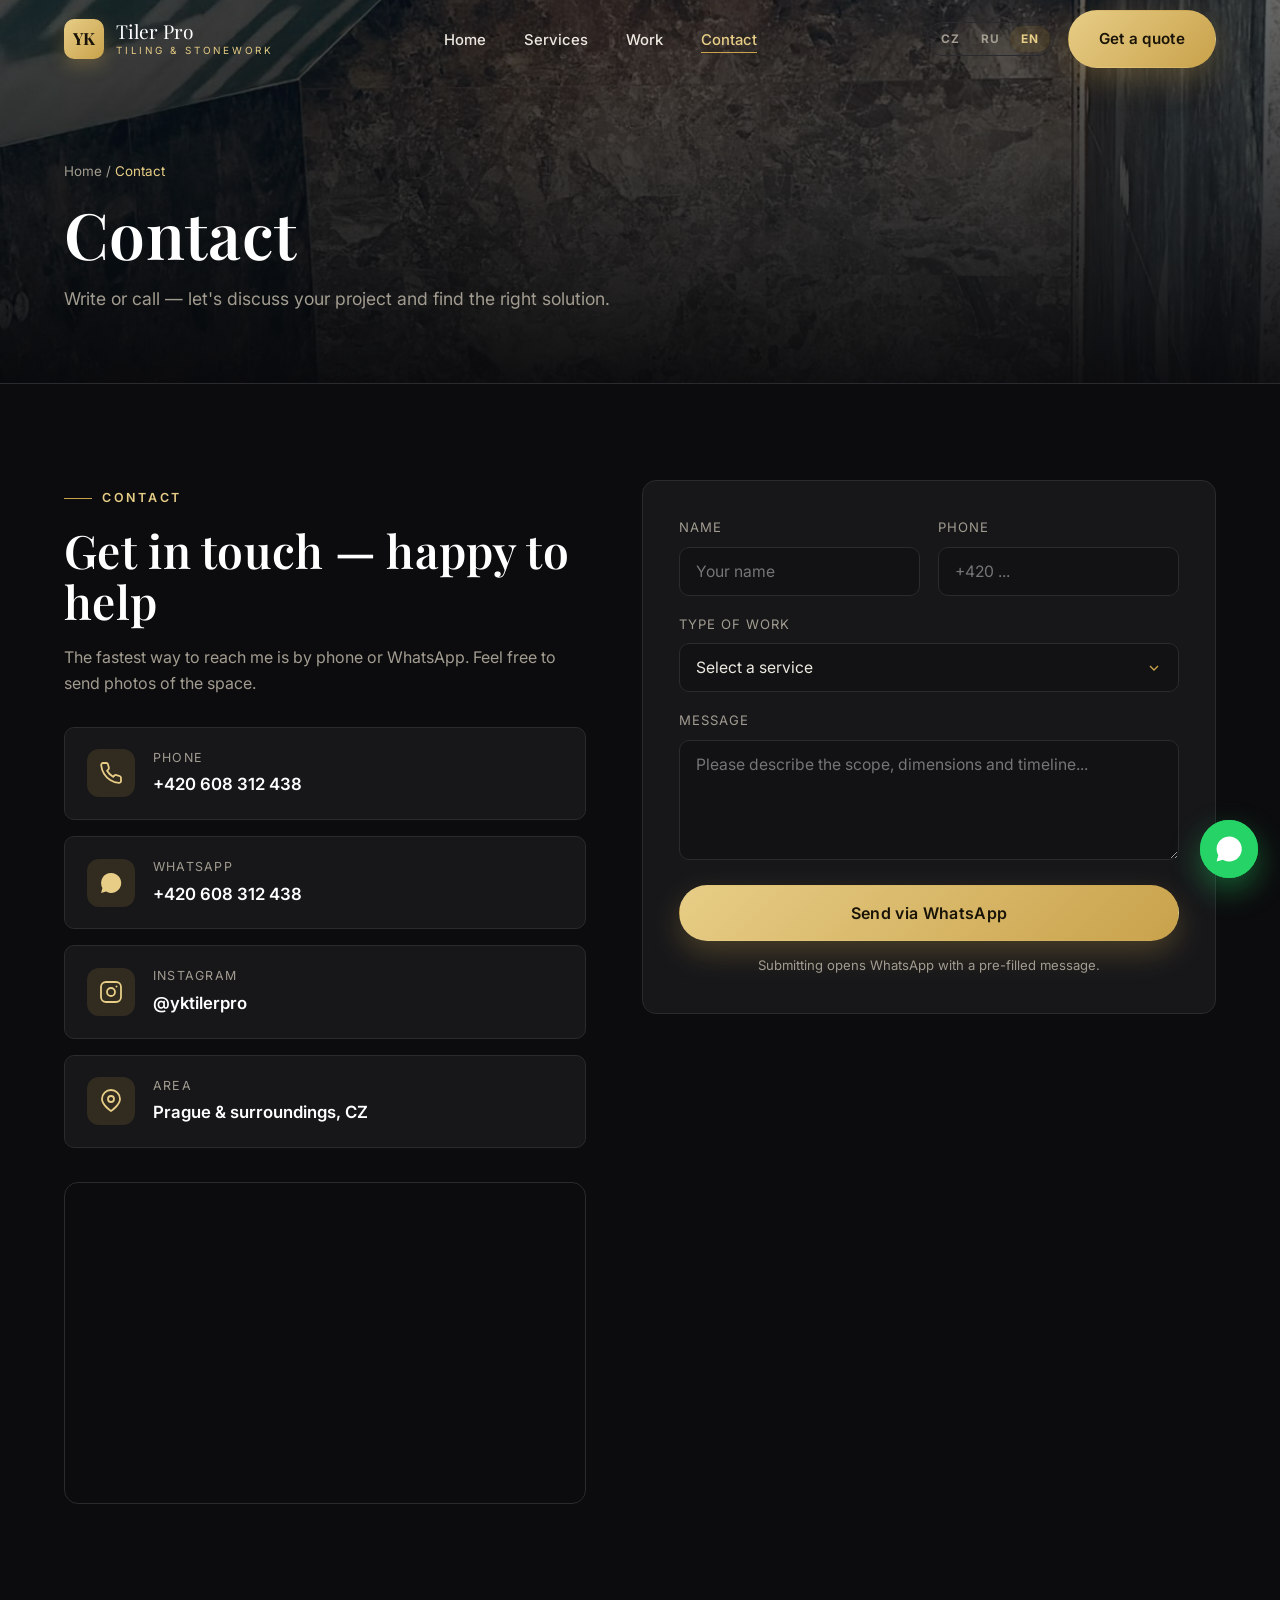
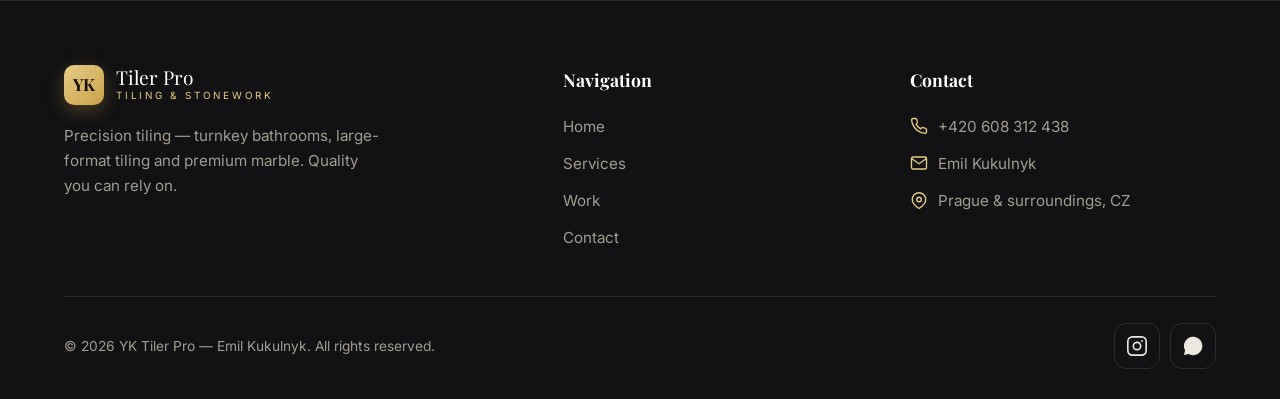
==== kontakt.html @ dc465632 "YK Tiler Pro website (CZ/RU/EN, dark-gold, portfolio)" ====
<!DOCTYPE html>
<html lang="cs">
<head>
  <meta charset="UTF-8">
  <meta name="viewport" content="width=device-width, initial-scale=1.0">
  <title>Kontakt — YK Tiler Pro | Emil Kukulnyk</title>
  <meta name="description" content="Kontaktujte Emila Kukulnyka — obklady, dlažby a mramor. Telefon +420 608 312 438, WhatsApp, Instagram. Praha a okolí.">
  <link rel="preconnect" href="https://fonts.googleapis.com">
  <link rel="preconnect" href="https://fonts.gstatic.com" crossorigin>
  <link href="https://fonts.googleapis.com/css2?family=Playfair+Display:wght@500;600;700&family=Inter:wght@400;500;600;700&display=swap" rel="stylesheet">
  <link rel="stylesheet" href="assets/css/style.css">
</head>
<body>

  <!-- HEADER -->
  <header class="header">
    <div class="container">
      <nav class="nav">
        <a href="index.html" class="brand">
          <span class="brand__mark">YK</span>
          <span class="brand__name">Tiler Pro<span data-i18n="brand.tag">Obklady & dlažby</span></span>
        </a>
        <ul class="nav__links">
          <li><a href="index.html" data-i18n="nav.home">Domů</a></li>
          <li><a href="sluzby.html" data-i18n="nav.services">Služby</a></li>
          <li><a href="portfolio.html" data-i18n="nav.portfolio">Reference</a></li>
          <li><a href="kontakt.html" class="active" data-i18n="nav.contact">Kontakt</a></li>
        </ul>
        <div class="nav__right">
          <div class="lang" role="group" aria-label="Language">
            <button data-lang="cz">CZ</button><button data-lang="ru">RU</button><button data-lang="en">EN</button>
          </div>
          <a href="kontakt.html" class="btn btn--gold nav__cta" data-i18n="nav.cta">Nezávazná poptávka</a>
          <button class="burger" aria-label="Menu"><span></span><span></span><span></span></button>
        </div>
      </nav>
    </div>
  </header>

  <!-- PAGE HERO -->
  <section class="page-hero">
    <div class="page-hero__bg"><img src="assets/images/work-23.jpg" alt=""></div>
    <div class="container">
      <div class="page-hero__inner">
        <div class="crumbs reveal"><a href="index.html" data-i18n="nav.home">Domů</a> / <span data-i18n="nav.contact">Kontakt</span></div>
        <h1 class="reveal" data-d="1" data-i18n="ph.con.title">Kontakt</h1>
        <p class="reveal" data-d="2" data-i18n="ph.con.sub">Napište nebo zavolejte — rád proberu váš projekt.</p>
      </div>
    </div>
  </section>

  <!-- CONTACT -->
  <section class="section">
    <div class="container">
      <div class="contact-grid">
        <!-- Left: info -->
        <div class="reveal">
          <span class="eyebrow" data-i18n="con.eyebrow">Kontakt</span>
          <h2 style="margin:16px 0 16px" data-i18n="con.title">Ozvěte se — rád poradím</h2>
          <p style="margin-bottom:30px" data-i18n="con.lead">Nejrychleji mě zastihnete na telefonu nebo WhatsApp.</p>

          <div class="contact-cards">
            <a class="contact-card" href="tel:+420608312438">
              <span class="contact-card__ico"><svg viewBox="0 0 24 24" fill="none" stroke="currentColor" stroke-width="1.8"><path d="M22 16.9v3a2 2 0 01-2.2 2 19.8 19.8 0 01-8.6-3 19.5 19.5 0 01-6-6 19.8 19.8 0 01-3-8.6A2 2 0 014.1 2h3a2 2 0 012 1.7c.1.9.4 1.8.7 2.7a2 2 0 01-.5 2.1L8.1 9.8a16 16 0 006 6l1.3-1.3a2 2 0 012.1-.4c.9.3 1.8.6 2.7.7a2 2 0 011.7 2z"/></svg></span>
              <div><small data-i18n="con.phonel">Telefon</small><strong>+420 608 312 438</strong></div>
            </a>
            <a class="contact-card" href="https://wa.me/420608312438" target="_blank" rel="noopener">
              <span class="contact-card__ico"><svg viewBox="0 0 24 24" fill="currentColor"><path d="M17.5 14.4c-.3-.2-1.7-.8-2-.9-.3-.1-.5-.2-.6.2-.2.3-.7.9-.8 1-.2.2-.3.2-.6.1-.3-.2-1.2-.5-2.3-1.4-.9-.8-1.4-1.7-1.6-2-.2-.3 0-.5.1-.6l.5-.5c.1-.2.2-.3.3-.5.1-.2 0-.4 0-.5 0-.2-.6-1.5-.9-2-.2-.5-.4-.4-.6-.4h-.5c-.2 0-.5.1-.7.3-.3.3-1 1-1 2.4 0 1.4 1 2.8 1.2 3 .1.2 2 3.1 5 4.3.7.3 1.2.5 1.6.6.7.2 1.3.2 1.8.1.5-.1 1.7-.7 1.9-1.4.2-.7.2-1.2.2-1.4-.1-.1-.3-.2-.6-.3zM12 2a10 10 0 00-8.6 15l-1.3 4.9 5-1.3A10 10 0 1012 2z"/></svg></span>
              <div><small data-i18n="con.wal">WhatsApp</small><strong>+420 608 312 438</strong></div>
            </a>
            <a class="contact-card" href="https://www.instagram.com/yktilerpro" target="_blank" rel="noopener">
              <span class="contact-card__ico"><svg viewBox="0 0 24 24" fill="none" stroke="currentColor" stroke-width="1.8"><rect x="2" y="2" width="20" height="20" rx="5"/><circle cx="12" cy="12" r="4"/><circle cx="17.5" cy="6.5" r="1" fill="currentColor" stroke="none"/></svg></span>
              <div><small data-i18n="con.igl">Instagram</small><strong>@yktilerpro</strong></div>
            </a>
            <div class="contact-card">
              <span class="contact-card__ico"><svg viewBox="0 0 24 24" fill="none" stroke="currentColor" stroke-width="1.8"><path d="M21 10c0 6-9 12-9 12s-9-6-9-12a9 9 0 0118 0z"/><circle cx="12" cy="10" r="3"/></svg></span>
              <div><small data-i18n="con.areal">Působnost</small><strong data-i18n="con.areav">Praha a okolí, ČR</strong></div>
            </div>
          </div>

          <div class="map">
            <iframe title="Mapa" src="https://www.google.com/maps?q=Praha,%20Czech%20Republic&z=10&output=embed" loading="lazy" referrerpolicy="no-referrer-when-downgrade"></iframe>
          </div>
        </div>

        <!-- Right: form -->
        <div class="reveal" data-d="1">
          <form class="form" id="contactForm">
            <div class="form__row">
              <div class="field">
                <label data-i18n="f.name">Jméno</label>
                <input type="text" name="name" data-i18n-ph="f.namep" placeholder="Vaše jméno" required>
              </div>
              <div class="field">
                <label data-i18n="f.phone">Telefon</label>
                <input type="tel" name="phone" data-i18n-ph="f.phonep" placeholder="+420 ..." required>
              </div>
            </div>
            <div class="field">
              <label data-i18n="f.service">Typ zakázky</label>
              <select name="service">
                <option value="" data-i18n="f.opt0">Vyberte službu</option>
                <option data-i18n="f.opt1">Koupelna na klíč</option>
                <option data-i18n="f.opt2">Velkoformátová dlažba</option>
                <option data-i18n="f.opt3">Mramor & Portoro</option>
                <option data-i18n="f.opt4">Podlahy & dlažby</option>
                <option data-i18n="f.opt5">Schody & terasy</option>
                <option data-i18n="f.opt6">Jiné</option>
              </select>
            </div>
            <div class="field">
              <label data-i18n="f.msg">Zpráva</label>
              <textarea name="message" data-i18n-ph="f.msgp" placeholder="Popište prosím rozsah prací..."></textarea>
            </div>
            <button type="submit" class="btn btn--gold btn--block btn--lg" data-i18n="f.submit">Odeslat přes WhatsApp</button>
            <p class="form__note" data-i18n="f.note">Odesláním se otevře WhatsApp s předvyplněnou zprávou.</p>
          </form>
        </div>
      </div>
    </div>
  </section>

  <!-- FOOTER -->
  <footer class="footer">
    <div class="container">
      <div class="footer__grid">
        <div class="footer__about">
          <a href="index.html" class="brand"><span class="brand__mark">YK</span><span class="brand__name">Tiler Pro<span data-i18n="brand.tag">Obklady & dlažby</span></span></a>
          <p data-i18n="foot.about">Precizní obkladačské práce.</p>
        </div>
        <div>
          <h4 data-i18n="foot.nav">Navigace</h4>
          <div class="footer__links">
            <a href="index.html" data-i18n="nav.home">Domů</a>
            <a href="sluzby.html" data-i18n="nav.services">Služby</a>
            <a href="portfolio.html" data-i18n="nav.portfolio">Reference</a>
            <a href="kontakt.html" data-i18n="nav.contact">Kontakt</a>
          </div>
        </div>
        <div>
          <h4 data-i18n="foot.contact">Kontakt</h4>
          <ul class="footer__contact">
            <li><svg viewBox="0 0 24 24" fill="none" stroke="currentColor" stroke-width="1.8"><path d="M22 16.9v3a2 2 0 01-2.2 2 19.8 19.8 0 01-8.6-3 19.5 19.5 0 01-6-6 19.8 19.8 0 01-3-8.6A2 2 0 014.1 2h3a2 2 0 012 1.7c.1.9.4 1.8.7 2.7a2 2 0 01-.5 2.1L8.1 9.8a16 16 0 006 6l1.3-1.3a2 2 0 012.1-.4c.9.3 1.8.6 2.7.7a2 2 0 011.7 2z"/></svg><a href="tel:+420608312438">+420 608 312 438</a></li>
            <li><svg viewBox="0 0 24 24" fill="none" stroke="currentColor" stroke-width="1.8"><rect x="2" y="4" width="20" height="16" rx="2"/><path d="M22 6l-10 7L2 6"/></svg><span>Emil Kukulnyk</span></li>
            <li><svg viewBox="0 0 24 24" fill="none" stroke="currentColor" stroke-width="1.8"><path d="M21 10c0 6-9 12-9 12s-9-6-9-12a9 9 0 0118 0z"/><circle cx="12" cy="10" r="3"/></svg><span data-i18n="con.areav">Praha a okolí, ČR</span></li>
          </ul>
        </div>
      </div>
      <div class="footer__bottom">
        <p>© <span id="year">2026</span> YK Tiler Pro — Emil Kukulnyk. <span data-i18n="foot.rights">Všechna práva vyhrazena.</span></p>
        <div class="footer__socials">
          <a class="social" href="https://www.instagram.com/yktilerpro" target="_blank" rel="noopener" aria-label="Instagram"><svg viewBox="0 0 24 24" fill="none" stroke="currentColor" stroke-width="1.8"><rect x="2" y="2" width="20" height="20" rx="5"/><circle cx="12" cy="12" r="4"/><circle cx="17.5" cy="6.5" r="1" fill="currentColor" stroke="none"/></svg></a>
          <a class="social" href="https://wa.me/420608312438" target="_blank" rel="noopener" aria-label="WhatsApp"><svg viewBox="0 0 24 24" fill="currentColor"><path d="M17.5 14.4c-.3-.2-1.7-.8-2-.9-.3-.1-.5-.2-.6.2-.2.3-.7.9-.8 1-.2.2-.3.2-.6.1-.3-.2-1.2-.5-2.3-1.4-.9-.8-1.4-1.7-1.6-2-.2-.3 0-.5.1-.6l.5-.5c.1-.2.2-.3.3-.5.1-.2 0-.4 0-.5 0-.2-.6-1.5-.9-2-.2-.5-.4-.4-.6-.4h-.5c-.2 0-.5.1-.7.3-.3.3-1 1-1 2.4 0 1.4 1 2.8 1.2 3 .1.2 2 3.1 5 4.3.7.3 1.2.5 1.6.6.7.2 1.3.2 1.8.1.5-.1 1.7-.7 1.9-1.4.2-.7.2-1.2.2-1.4-.1-.1-.3-.2-.6-.3zM12 2a10 10 0 00-8.6 15l-1.3 4.9 5-1.3A10 10 0 1012 2z"/></svg></a>
        </div>
      </div>
    </div>
  </footer>

  <a href="https://wa.me/420608312438" target="_blank" rel="noopener" class="wa-float" aria-label="WhatsApp">
    <svg viewBox="0 0 24 24" fill="currentColor"><path d="M17.5 14.4c-.3-.2-1.7-.8-2-.9-.3-.1-.5-.2-.6.2-.2.3-.7.9-.8 1-.2.2-.3.2-.6.1-.3-.2-1.2-.5-2.3-1.4-.9-.8-1.4-1.7-1.6-2-.2-.3 0-.5.1-.6l.5-.5c.1-.2.2-.3.3-.5.1-.2 0-.4 0-.5 0-.2-.6-1.5-.9-2-.2-.5-.4-.4-.6-.4h-.5c-.2 0-.5.1-.7.3-.3.3-1 1-1 2.4 0 1.4 1 2.8 1.2 3 .1.2 2 3.1 5 4.3.7.3 1.2.5 1.6.6.7.2 1.3.2 1.8.1.5-.1 1.7-.7 1.9-1.4.2-.7.2-1.2.2-1.4-.1-.1-.3-.2-.6-.3zM12 2a10 10 0 00-8.6 15l-1.3 4.9 5-1.3A10 10 0 1012 2z"/></svg>
  </a>

  <script src="assets/js/main.js"></script>
</body>
</html>
---- assets/css/style.css ----
/* =========================================================
   YK Tiler Pro — dark & gold theme
   ========================================================= */

:root {
  --bg:        #0c0c0e;
  --bg-2:      #121214;
  --panel:     #17171a;
  --panel-2:   #1e1e22;
  --line:      #2a2a2f;
  --gold:      #c9a24b;
  --gold-2:    #e7cd86;
  --gold-soft: rgba(201,162,75,.14);
  --text:      #ece8e0;
  --muted:     #a29c90;
  --white:     #ffffff;
  --radius:    14px;
  --radius-sm: 10px;
  --maxw:      1200px;
  --shadow:    0 20px 50px rgba(0,0,0,.45);
  --ease:      cubic-bezier(.22,.61,.36,1);
  --serif:     "Playfair Display", Georgia, serif;
  --sans:      "Inter", system-ui, -apple-system, Segoe UI, Roboto, Arial, sans-serif;
}

/* ---------- Reset ---------- */
*, *::before, *::after { box-sizing: border-box; }
* { margin: 0; padding: 0; }
html { scroll-behavior: smooth; -webkit-text-size-adjust: 100%; }
body {
  font-family: var(--sans);
  background: var(--bg);
  color: var(--text);
  line-height: 1.65;
  font-size: 16px;
  overflow-x: hidden;
  -webkit-font-smoothing: antialiased;
}
img { max-width: 100%; display: block; }
a { color: inherit; text-decoration: none; }
ul { list-style: none; }
button { font-family: inherit; cursor: pointer; border: none; background: none; color: inherit; }

/* ---------- Layout ---------- */
.container { width: 100%; max-width: var(--maxw); margin: 0 auto; padding: 0 24px; }
section { position: relative; }
.section { padding: 96px 0; }
.section--tight { padding: 72px 0; }

.eyebrow {
  display: inline-flex; align-items: center; gap: 10px;
  font-size: .78rem; font-weight: 600; letter-spacing: .22em; text-transform: uppercase;
  color: var(--gold-2);
}
.eyebrow::before { content: ""; width: 28px; height: 1px; background: var(--gold); display: inline-block; }
.eyebrow--center { justify-content: center; }

h1, h2, h3 { font-family: var(--serif); font-weight: 600; line-height: 1.12; color: var(--white); letter-spacing: .3px; }
h1 { font-size: clamp(2.2rem, 5.2vw, 4rem); }
h2 { font-size: clamp(1.8rem, 3.6vw, 2.9rem); }
h3 { font-size: 1.35rem; }
p  { color: var(--muted); }

.gold { color: var(--gold-2); }
.serif { font-family: var(--serif); }

.section-head { max-width: 680px; margin-bottom: 54px; }
.section-head--center { margin-left: auto; margin-right: auto; text-align: center; }
.section-head h2 { margin: 16px 0 14px; }
.section-head p { font-size: 1.05rem; }

/* ---------- Buttons ---------- */
.btn {
  display: inline-flex; align-items: center; justify-content: center; gap: 10px;
  padding: 15px 30px; border-radius: 999px; font-weight: 600; font-size: .95rem;
  letter-spacing: .02em; transition: all .35s var(--ease); white-space: nowrap;
  border: 1px solid transparent;
}
.btn svg { width: 18px; height: 18px; }
.btn--gold {
  background: linear-gradient(135deg, var(--gold-2), var(--gold));
  color: #1a1408; box-shadow: 0 12px 30px rgba(201,162,75,.28);
}
.btn--gold:hover { transform: translateY(-3px); box-shadow: 0 18px 40px rgba(201,162,75,.4); }
.btn--ghost { border-color: var(--line); color: var(--text); background: rgba(255,255,255,.02); }
.btn--ghost:hover { border-color: var(--gold); color: var(--gold-2); transform: translateY(-3px); }
.btn--wa { background: #25d366; color: #06331a; box-shadow: 0 12px 30px rgba(37,211,102,.25); }
.btn--wa:hover { transform: translateY(-3px); box-shadow: 0 18px 40px rgba(37,211,102,.38); }
.btn--block { width: 100%; }
.btn--lg { padding: 17px 38px; font-size: 1rem; }

/* =========================================================
   Header
   ========================================================= */
.header {
  position: fixed; inset: 0 0 auto 0; z-index: 100;
  transition: background .4s var(--ease), border-color .4s var(--ease), backdrop-filter .4s var(--ease);
  border-bottom: 1px solid transparent;
}
.header.scrolled {
  background: rgba(10,10,12,.82);
  backdrop-filter: blur(14px); -webkit-backdrop-filter: blur(14px);
  border-bottom-color: var(--line);
}
.nav { display: flex; align-items: center; justify-content: space-between; height: 78px; gap: 20px; }

.brand { display: flex; align-items: center; gap: 12px; }
.brand__mark {
  width: 40px; height: 40px; border-radius: 10px; display: grid; place-items: center;
  background: linear-gradient(135deg, var(--gold-2), var(--gold)); color: #1a1408;
  font-family: var(--serif); font-weight: 700; font-size: 1.05rem; letter-spacing: .5px;
  box-shadow: 0 6px 18px rgba(201,162,75,.3);
}
.brand__name { font-family: var(--serif); font-size: 1.2rem; color: var(--white); line-height: 1; }
.brand__name span { display: block; font-family: var(--sans); font-size: .62rem; letter-spacing: .28em; text-transform: uppercase; color: var(--gold-2); margin-top: 4px; }

.nav__links { display: flex; align-items: center; gap: 6px; }
.nav__links a {
  position: relative; padding: 10px 16px; font-size: .93rem; font-weight: 500; color: var(--text);
  border-radius: 8px; transition: color .25s;
}
.nav__links a::after {
  content: ""; position: absolute; left: 16px; right: 16px; bottom: 6px; height: 1px;
  background: var(--gold); transform: scaleX(0); transform-origin: left; transition: transform .3s var(--ease);
}
.nav__links a:hover { color: var(--gold-2); }
.nav__links a:hover::after, .nav__links a.active::after { transform: scaleX(1); }
.nav__links a.active { color: var(--gold-2); }

.nav__right { display: flex; align-items: center; gap: 14px; }

/* Language switch */
.lang { display: flex; align-items: center; border: 1px solid var(--line); border-radius: 999px; padding: 3px; }
.lang button {
  padding: 6px 11px; font-size: .74rem; font-weight: 700; letter-spacing: .05em; color: var(--muted);
  border-radius: 999px; transition: all .25s; text-transform: uppercase;
}
.lang button.active { background: var(--gold-soft); color: var(--gold-2); }
.lang button:hover:not(.active) { color: var(--text); }

.nav__cta { display: inline-flex; }

.burger { display: none; width: 44px; height: 44px; border-radius: 10px; border: 1px solid var(--line); flex-direction: column; align-items: center; justify-content: center; gap: 5px; }
.burger span { width: 20px; height: 2px; background: var(--text); border-radius: 2px; transition: all .3s var(--ease); }
.burger.open span:nth-child(1) { transform: translateY(7px) rotate(45deg); }
.burger.open span:nth-child(2) { opacity: 0; }
.burger.open span:nth-child(3) { transform: translateY(-7px) rotate(-45deg); }

/* =========================================================
   Hero
   ========================================================= */
.hero { position: relative; min-height: 100vh; display: flex; align-items: center; padding: 120px 0 80px; overflow: hidden; }
.hero__bg { position: absolute; inset: 0; z-index: 0; }
.hero__bg img { width: 100%; height: 100%; object-fit: cover; }
.hero__bg::after {
  content: ""; position: absolute; inset: 0;
  background:
    linear-gradient(90deg, rgba(8,8,10,.94) 0%, rgba(8,8,10,.78) 45%, rgba(8,8,10,.45) 100%),
    linear-gradient(0deg, rgba(8,8,10,.9) 0%, rgba(8,8,10,0) 40%);
}
.hero__inner { position: relative; z-index: 2; max-width: 720px; }
.hero h1 { margin: 20px 0 22px; }
.hero__lead { font-size: 1.18rem; color: #cfc9bd; max-width: 560px; margin-bottom: 36px; }
.hero__actions { display: flex; flex-wrap: wrap; gap: 14px; }
.hero__meta { display: flex; flex-wrap: wrap; gap: 34px; margin-top: 54px; }
.hero__meta div strong { display: block; font-family: var(--serif); font-size: 1.9rem; color: var(--gold-2); line-height: 1; }
.hero__meta div span { font-size: .82rem; letter-spacing: .12em; text-transform: uppercase; color: var(--muted); }
.scroll-cue { position: absolute; left: 50%; bottom: 26px; transform: translateX(-50%); z-index: 2; color: var(--muted); font-size: .72rem; letter-spacing: .2em; text-transform: uppercase; display: flex; flex-direction: column; align-items: center; gap: 8px; }
.scroll-cue::after { content: ""; width: 1px; height: 34px; background: linear-gradient(var(--gold), transparent); animation: cue 1.8s var(--ease) infinite; }
@keyframes cue { 0% { transform: scaleY(0); transform-origin: top; } 50% { transform: scaleY(1); transform-origin: top; } 51% { transform-origin: bottom; } 100% { transform: scaleY(0); transform-origin: bottom; } }

/* =========================================================
   Features strip
   ========================================================= */
.features { background: var(--bg-2); border-top: 1px solid var(--line); border-bottom: 1px solid var(--line); }
.features__grid { display: grid; grid-template-columns: repeat(4, 1fr); gap: 30px; }
.feature { text-align: left; }
.feature__ico { width: 48px; height: 48px; border-radius: 12px; background: var(--gold-soft); color: var(--gold-2); display: grid; place-items: center; margin-bottom: 16px; }
.feature__ico svg { width: 24px; height: 24px; }
.feature h3 { font-size: 1.1rem; margin-bottom: 8px; }
.feature p { font-size: .93rem; }

/* =========================================================
   Split / About
   ========================================================= */
.split { display: grid; grid-template-columns: 1fr 1fr; gap: 64px; align-items: center; }
.split--rev .split__media { order: 2; }
.split__media { position: relative; }
.split__media img { border-radius: var(--radius); box-shadow: var(--shadow); width: 100%; height: 100%; max-height: 560px; object-fit: cover; }
.split__media::before {
  content: ""; position: absolute; inset: -14px -14px auto auto; width: 120px; height: 120px;
  border-top: 2px solid var(--gold); border-right: 2px solid var(--gold); border-radius: 0 var(--radius) 0 0; z-index: -0;
}
.split__body p { margin-bottom: 18px; font-size: 1.03rem; }
.check-list { margin: 26px 0 8px; display: grid; gap: 14px; }
.check-list li { display: flex; gap: 12px; align-items: flex-start; color: var(--text); font-size: .98rem; }
.check-list svg { width: 22px; height: 22px; color: var(--gold-2); flex: none; margin-top: 1px; }

/* Signature */
.signature { margin-top: 30px; display: flex; align-items: center; gap: 16px; }
.signature__name { font-family: var(--serif); font-size: 1.25rem; color: var(--white); }
.signature__role { font-size: .82rem; letter-spacing: .12em; text-transform: uppercase; color: var(--gold-2); }

/* =========================================================
   Services
   ========================================================= */
.services-grid { display: grid; grid-template-columns: repeat(3, 1fr); gap: 26px; }
.service {
  background: var(--panel); border: 1px solid var(--line); border-radius: var(--radius);
  padding: 34px 30px; transition: transform .4s var(--ease), border-color .4s var(--ease), background .4s var(--ease);
  position: relative; overflow: hidden;
}
.service::after { content: ""; position: absolute; inset: 0 0 auto 0; height: 2px; background: linear-gradient(90deg, var(--gold), transparent); transform: scaleX(0); transform-origin: left; transition: transform .4s var(--ease); }
.service:hover { transform: translateY(-6px); border-color: rgba(201,162,75,.4); background: var(--panel-2); }
.service:hover::after { transform: scaleX(1); }
.service__ico { width: 54px; height: 54px; border-radius: 14px; background: var(--gold-soft); color: var(--gold-2); display: grid; place-items: center; margin-bottom: 22px; }
.service__ico svg { width: 28px; height: 28px; }
.service h3 { margin-bottom: 12px; }
.service p { font-size: .95rem; }
.service__no { position: absolute; top: 24px; right: 26px; font-family: var(--serif); font-size: 1.1rem; color: var(--line); }

/* =========================================================
   Process
   ========================================================= */
.steps { display: grid; grid-template-columns: repeat(4, 1fr); gap: 26px; counter-reset: step; }
.step { position: relative; padding-top: 26px; }
.step__no { font-family: var(--serif); font-size: 3rem; color: transparent; -webkit-text-stroke: 1px var(--gold); line-height: 1; margin-bottom: 14px; display: block; }
.step h3 { font-size: 1.15rem; margin-bottom: 8px; }
.step p { font-size: .92rem; }

/* =========================================================
   Portfolio / Gallery
   ========================================================= */
.filters { display: flex; flex-wrap: wrap; gap: 10px; margin-bottom: 40px; justify-content: center; }
.filter { padding: 9px 20px; border-radius: 999px; border: 1px solid var(--line); font-size: .88rem; font-weight: 500; color: var(--muted); transition: all .3s; }
.filter.active, .filter:hover { border-color: var(--gold); color: var(--gold-2); background: var(--gold-soft); }

.gallery { columns: 3; column-gap: 20px; }
.gallery__item {
  position: relative; margin: 0 0 20px; break-inside: avoid; border-radius: var(--radius);
  overflow: hidden; cursor: pointer; border: 1px solid var(--line);
}
.gallery__item img { width: 100%; transition: transform .6s var(--ease); }
.gallery__item::after {
  content: ""; position: absolute; inset: 0;
  background: linear-gradient(0deg, rgba(8,8,10,.7) 0%, rgba(8,8,10,0) 45%);
  opacity: 0; transition: opacity .4s; 
}
.gallery__cap {
  position: absolute; left: 18px; bottom: 16px; z-index: 2; opacity: 0; transform: translateY(10px);
  transition: all .4s var(--ease);
}
.gallery__cap span { font-size: .72rem; letter-spacing: .16em; text-transform: uppercase; color: var(--gold-2); }
.gallery__cap strong { display: block; font-family: var(--serif); font-weight: 500; color: var(--white); font-size: 1.05rem; }
.gallery__item:hover img { transform: scale(1.06); }
.gallery__item:hover::after { opacity: 1; }
.gallery__item:hover .gallery__cap { opacity: 1; transform: translateY(0); }
.gallery__item.is-hidden { display: none; }
.gallery__plus { position: absolute; top: 14px; right: 14px; width: 38px; height: 38px; border-radius: 50%; background: rgba(12,12,14,.6); border: 1px solid rgba(201,162,75,.5); display: grid; place-items: center; color: var(--gold-2); opacity: 0; transition: opacity .4s; z-index: 2; }
.gallery__item:hover .gallery__plus { opacity: 1; }

/* Lightbox */
.lightbox { position: fixed; inset: 0; z-index: 200; background: rgba(6,6,8,.94); backdrop-filter: blur(6px); display: none; align-items: center; justify-content: center; padding: 40px; }
.lightbox.open { display: flex; }
.lightbox img { max-width: 90vw; max-height: 84vh; border-radius: 10px; box-shadow: var(--shadow); }
.lightbox__close, .lightbox__nav { position: absolute; background: rgba(255,255,255,.06); border: 1px solid var(--line); color: var(--text); width: 52px; height: 52px; border-radius: 50%; display: grid; place-items: center; transition: all .3s; }
.lightbox__close:hover, .lightbox__nav:hover { background: var(--gold); color: #1a1408; border-color: var(--gold); }
.lightbox__close { top: 26px; right: 26px; }
.lightbox__close svg, .lightbox__nav svg { width: 22px; height: 22px; }
.lightbox__nav { top: 50%; transform: translateY(-50%); }
.lightbox__nav--prev { left: 26px; }
.lightbox__nav--next { right: 26px; }

/* =========================================================
   Testimonials
   ========================================================= */
.quotes { display: grid; grid-template-columns: repeat(3,1fr); gap: 26px; }
.quote { background: var(--panel); border: 1px solid var(--line); border-radius: var(--radius); padding: 32px 30px; }
.quote__stars { color: var(--gold-2); letter-spacing: 3px; margin-bottom: 16px; }
.quote p { color: var(--text); font-size: 1rem; font-style: italic; margin-bottom: 20px; }
.quote__who { display: flex; align-items: center; gap: 14px; }
.quote__ava { width: 46px; height: 46px; border-radius: 50%; background: var(--gold-soft); color: var(--gold-2); display: grid; place-items: center; font-family: var(--serif); font-weight: 600; }
.quote__who strong { color: var(--white); font-weight: 600; display: block; font-size: .96rem; }
.quote__who span { color: var(--muted); font-size: .82rem; }

/* =========================================================
   CTA band
   ========================================================= */
.cta-band { position: relative; overflow: hidden; border-top: 1px solid var(--line); border-bottom: 1px solid var(--line); }
.cta-band__bg { position: absolute; inset: 0; z-index: 0; }
.cta-band__bg img { width: 100%; height: 100%; object-fit: cover; }
.cta-band__bg::after { content: ""; position: absolute; inset: 0; background: linear-gradient(90deg, rgba(8,8,10,.95), rgba(8,8,10,.75)); }
.cta-band__inner { position: relative; z-index: 2; text-align: center; max-width: 660px; margin: 0 auto; }
.cta-band h2 { margin: 16px 0 18px; }
.cta-band p { font-size: 1.08rem; margin-bottom: 32px; }
.cta-band__actions { display: flex; gap: 14px; justify-content: center; flex-wrap: wrap; }

/* =========================================================
   Contact
   ========================================================= */
.contact-grid { display: grid; grid-template-columns: 1fr 1.1fr; gap: 56px; align-items: start; }
.contact-cards { display: grid; gap: 16px; margin-bottom: 34px; }
.contact-card { display: flex; gap: 18px; align-items: center; background: var(--panel); border: 1px solid var(--line); border-radius: var(--radius-sm); padding: 20px 22px; transition: border-color .3s, transform .3s; }
.contact-card:hover { border-color: rgba(201,162,75,.4); transform: translateY(-3px); }
.contact-card__ico { width: 48px; height: 48px; border-radius: 12px; background: var(--gold-soft); color: var(--gold-2); display: grid; place-items: center; flex: none; }
.contact-card__ico svg { width: 24px; height: 24px; }
.contact-card small { display: block; color: var(--muted); font-size: .78rem; letter-spacing: .1em; text-transform: uppercase; margin-bottom: 3px; }
.contact-card strong { color: var(--white); font-weight: 600; font-size: 1.05rem; }
.socials { display: flex; gap: 12px; }
.social { width: 46px; height: 46px; border-radius: 12px; border: 1px solid var(--line); display: grid; place-items: center; color: var(--text); transition: all .3s; }
.social:hover { border-color: var(--gold); color: var(--gold-2); transform: translateY(-3px); }
.social svg { width: 22px; height: 22px; }

/* Form */
.form { background: var(--panel); border: 1px solid var(--line); border-radius: var(--radius); padding: 36px; }
.form__row { display: grid; grid-template-columns: 1fr 1fr; gap: 18px; }
.field { margin-bottom: 18px; }
.field label { display: block; font-size: .82rem; letter-spacing: .08em; text-transform: uppercase; color: var(--muted); margin-bottom: 8px; }
.field input, .field textarea, .field select {
  width: 100%; background: var(--bg-2); border: 1px solid var(--line); border-radius: var(--radius-sm);
  padding: 14px 16px; color: var(--text); font-family: inherit; font-size: .98rem; transition: border-color .3s, box-shadow .3s;
}
.field textarea { resize: vertical; min-height: 120px; }
.field input:focus, .field textarea:focus, .field select:focus { outline: none; border-color: var(--gold); box-shadow: 0 0 0 3px var(--gold-soft); }
.field select { appearance: none; -webkit-appearance: none; background-image: url("data:image/svg+xml,%3Csvg xmlns='http://www.w3.org/2000/svg' width='16' height='16' fill='none' stroke='%23c9a24b' stroke-width='2' viewBox='0 0 24 24'%3E%3Cpath d='M6 9l6 6 6-6'/%3E%3C/svg%3E"); background-repeat: no-repeat; background-position: right 16px center; padding-right: 44px; }
.form__note { font-size: .82rem; color: var(--muted); margin-top: 14px; text-align: center; }
.map { border-radius: var(--radius); overflow: hidden; border: 1px solid var(--line); margin-top: 8px; }
.map iframe { display: block; width: 100%; height: 320px; border: 0; filter: grayscale(.4) contrast(1.05) brightness(.85); }

/* =========================================================
   Page hero (inner pages)
   ========================================================= */
.page-hero { position: relative; padding: 160px 0 70px; overflow: hidden; border-bottom: 1px solid var(--line); }
.page-hero__bg { position: absolute; inset: 0; z-index: 0; }
.page-hero__bg img { width: 100%; height: 100%; object-fit: cover; }
.page-hero__bg::after { content: ""; position: absolute; inset: 0; background: linear-gradient(0deg, rgba(8,8,10,.96), rgba(8,8,10,.6)); }
.page-hero__inner { position: relative; z-index: 2; }
.page-hero h1 { margin: 16px 0 14px; }
.page-hero p { font-size: 1.1rem; max-width: 620px; }
.crumbs { font-size: .84rem; color: var(--muted); }
.crumbs a:hover { color: var(--gold-2); }
.crumbs span { color: var(--gold-2); }

/* =========================================================
   Footer
   ========================================================= */
.footer { background: var(--bg-2); border-top: 1px solid var(--line); padding: 64px 0 30px; }
.footer__grid { display: grid; grid-template-columns: 1.5fr 1fr 1fr; gap: 40px; margin-bottom: 46px; }
.footer__about p { margin: 18px 0; max-width: 320px; font-size: .95rem; }
.footer h4 { font-family: var(--serif); color: var(--white); font-size: 1.1rem; margin-bottom: 20px; }
.footer__links { display: grid; gap: 12px; }
.footer__links a { color: var(--muted); font-size: .95rem; transition: color .25s; }
.footer__links a:hover { color: var(--gold-2); }
.footer__contact li { display: flex; gap: 10px; align-items: center; color: var(--muted); margin-bottom: 12px; font-size: .95rem; }
.footer__contact svg { width: 18px; height: 18px; color: var(--gold-2); flex: none; }
.footer__bottom { border-top: 1px solid var(--line); padding-top: 26px; display: flex; justify-content: space-between; align-items: center; flex-wrap: wrap; gap: 14px; }
.footer__bottom p { font-size: .86rem; }
.footer__socials { display: flex; gap: 10px; }

/* =========================================================
   WhatsApp float
   ========================================================= */
.wa-float { position: fixed; right: 22px; bottom: 22px; z-index: 90; width: 58px; height: 58px; border-radius: 50%; background: #25d366; display: grid; place-items: center; box-shadow: 0 12px 30px rgba(37,211,102,.4); transition: transform .3s; }
.wa-float:hover { transform: scale(1.08); }
.wa-float svg { width: 30px; height: 30px; color: #fff; }
.wa-float::after { content: ""; position: absolute; inset: 0; border-radius: 50%; border: 2px solid #25d366; animation: pulse 2.2s ease-out infinite; }
@keyframes pulse { 0% { transform: scale(1); opacity: .8; } 100% { transform: scale(1.7); opacity: 0; } }

/* =========================================================
   Reveal on scroll
   ========================================================= */
.reveal { opacity: 0; transform: translateY(28px); transition: opacity .8s var(--ease), transform .8s var(--ease); }
.reveal.in { opacity: 1; transform: none; }
.reveal[data-d="1"] { transition-delay: .08s; }
.reveal[data-d="2"] { transition-delay: .16s; }
.reveal[data-d="3"] { transition-delay: .24s; }
.reveal[data-d="4"] { transition-delay: .32s; }

/* =========================================================
   Responsive
   ========================================================= */
@media (max-width: 1024px) {
  .features__grid { grid-template-columns: repeat(2, 1fr); gap: 34px; }
  .services-grid { grid-template-columns: repeat(2, 1fr); }
  .steps { grid-template-columns: repeat(2, 1fr); }
  .quotes { grid-template-columns: 1fr; }
  .gallery { columns: 2; }
  .split { gap: 40px; }
}
@media (max-width: 860px) {
  .nav__links, .nav__cta { display: none; }
  .burger { display: flex; }
  .nav__links.open {
    display: flex; flex-direction: column; align-items: stretch; gap: 4px;
    position: absolute; top: 78px; left: 0; right: 0; background: rgba(10,10,12,.98);
    backdrop-filter: blur(14px); border-bottom: 1px solid var(--line); padding: 16px 24px 24px;
  }
  .nav__links.open a { padding: 14px 12px; font-size: 1rem; }
  .nav__links.open a::after { display: none; }
  .contact-grid { grid-template-columns: 1fr; gap: 40px; }
  .footer__grid { grid-template-columns: 1fr 1fr; }
}
@media (max-width: 640px) {
  .section { padding: 68px 0; }
  .container { padding: 0 18px; }
  .features__grid { grid-template-columns: 1fr; }
  .services-grid { grid-template-columns: 1fr; }
  .steps { grid-template-columns: 1fr; }
  .split { grid-template-columns: 1fr; }
  .split--rev .split__media { order: 0; }
  .gallery { columns: 1; }
  .form__row { grid-template-columns: 1fr; }
  .footer__grid { grid-template-columns: 1fr; }
  .hero__meta { gap: 24px; }
  .form { padding: 26px 20px; }
  .hero__actions { flex-direction: column; }
  .hero__actions .btn { width: 100%; }
}
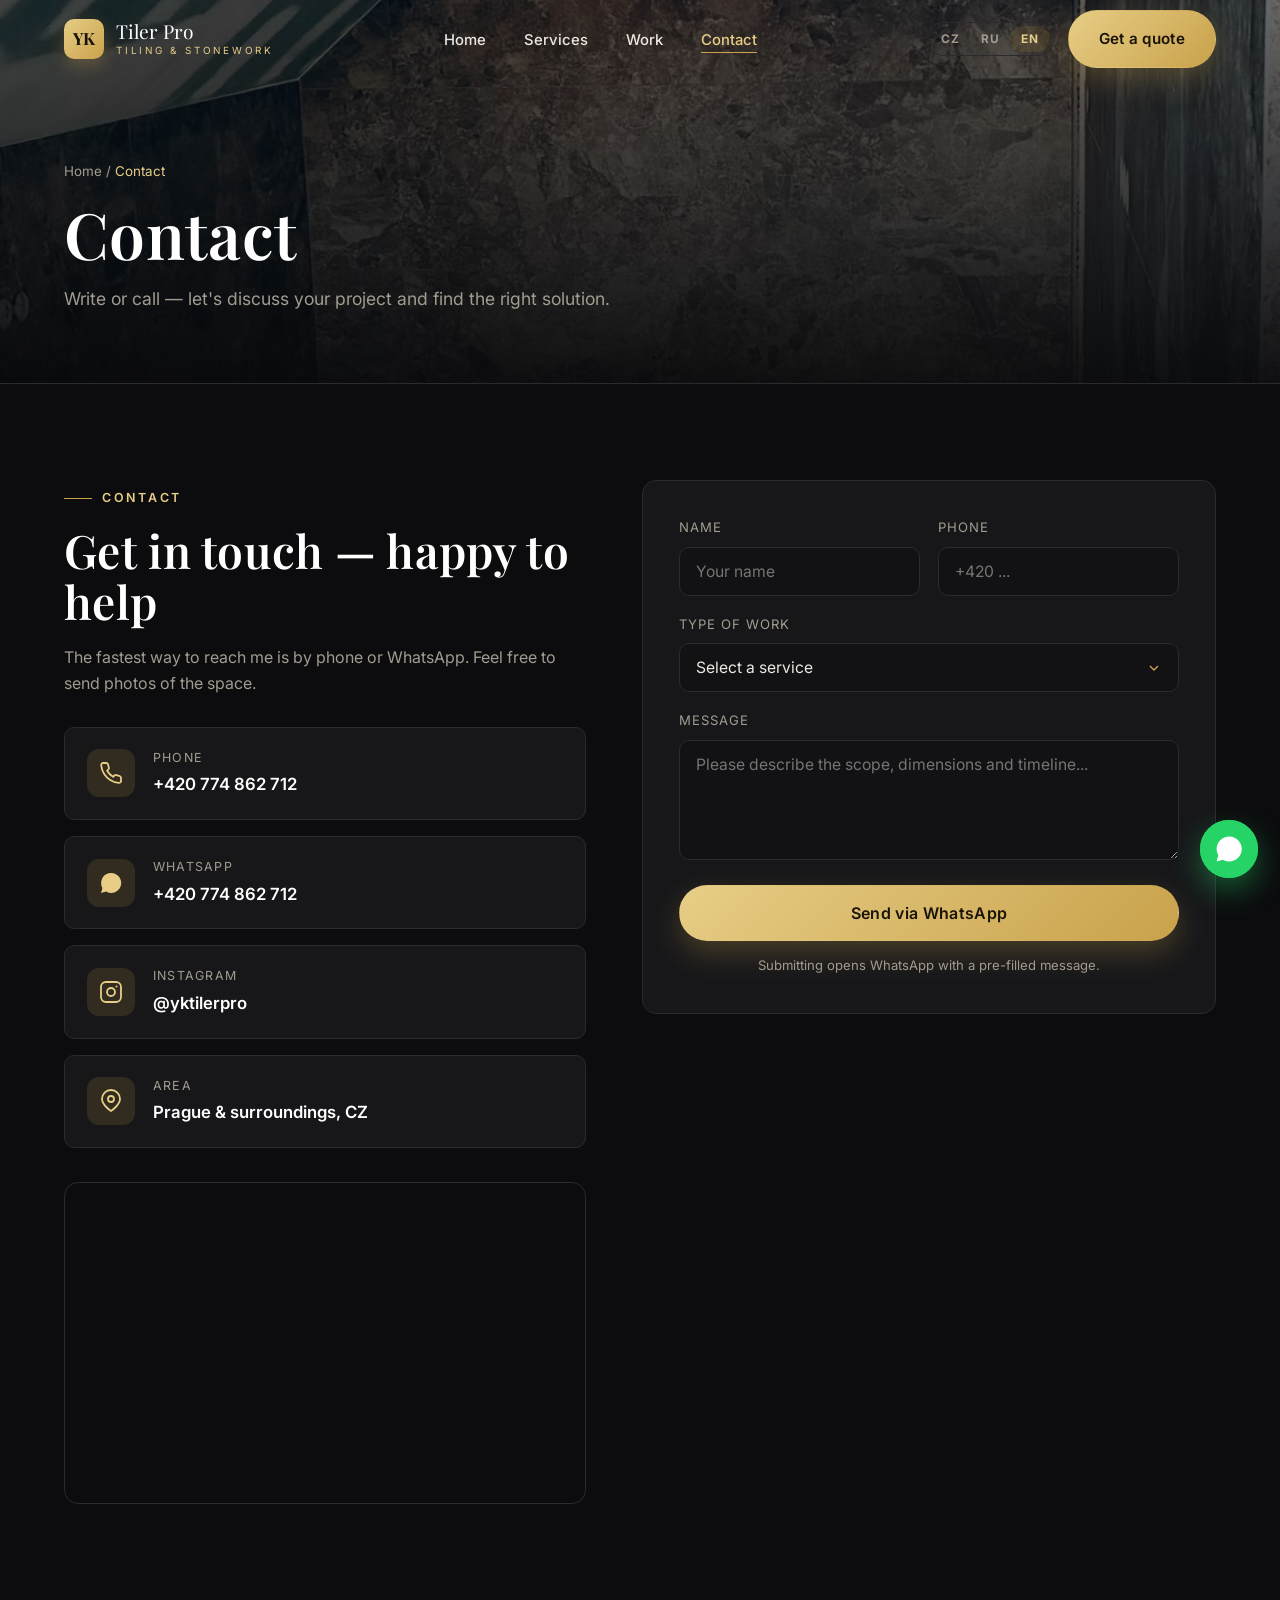
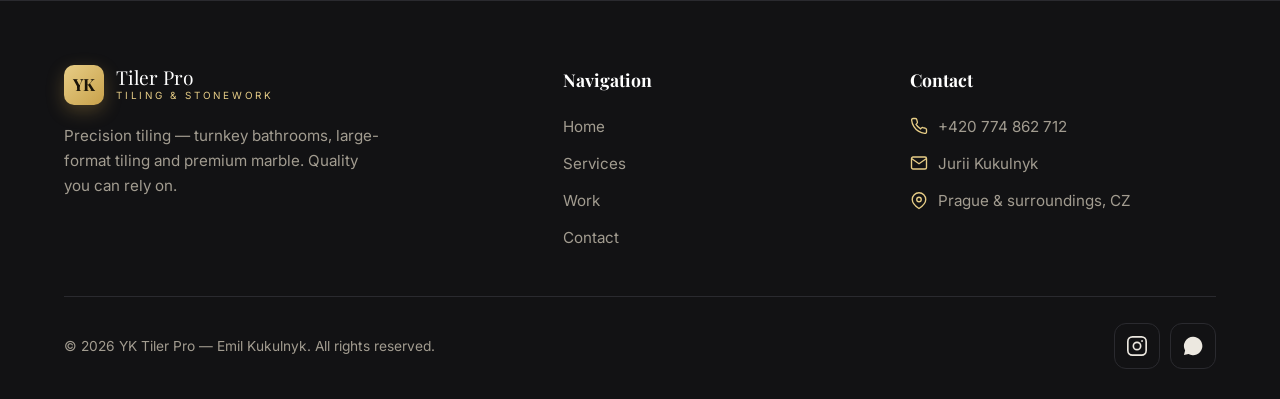
==== commit b987f128: "Update contact: Jurii Kukulnyk, +420 774 862 712" ====
--- a/kontakt.html
+++ b/kontakt.html
@@ -4,7 +4,7 @@
   <meta charset="UTF-8">
   <meta name="viewport" content="width=device-width, initial-scale=1.0">
   <title>Kontakt — YK Tiler Pro | Emil Kukulnyk</title>
-  <meta name="description" content="Kontaktujte Emila Kukulnyka — obklady, dlažby a mramor. Telefon +420 608 312 438, WhatsApp, Instagram. Praha a okolí.">
+  <meta name="description" content="Kontaktujte Emila Kukulnyka — obklady, dlažby a mramor. Telefon +420 774 862 712, WhatsApp, Instagram. Praha a okolí.">
   <link rel="preconnect" href="https://fonts.googleapis.com">
   <link rel="preconnect" href="https://fonts.gstatic.com" crossorigin>
   <link href="https://fonts.googleapis.com/css2?family=Playfair+Display:wght@500;600;700&family=Inter:wght@400;500;600;700&display=swap" rel="stylesheet">
@@ -60,13 +60,13 @@
           <p style="margin-bottom:30px" data-i18n="con.lead">Nejrychleji mě zastihnete na telefonu nebo WhatsApp.</p>
 
           <div class="contact-cards">
-            <a class="contact-card" href="tel:+420608312438">
+            <a class="contact-card" href="tel:+420774862712">
               <span class="contact-card__ico"><svg viewBox="0 0 24 24" fill="none" stroke="currentColor" stroke-width="1.8"><path d="M22 16.9v3a2 2 0 01-2.2 2 19.8 19.8 0 01-8.6-3 19.5 19.5 0 01-6-6 19.8 19.8 0 01-3-8.6A2 2 0 014.1 2h3a2 2 0 012 1.7c.1.9.4 1.8.7 2.7a2 2 0 01-.5 2.1L8.1 9.8a16 16 0 006 6l1.3-1.3a2 2 0 012.1-.4c.9.3 1.8.6 2.7.7a2 2 0 011.7 2z"/></svg></span>
-              <div><small data-i18n="con.phonel">Telefon</small><strong>+420 608 312 438</strong></div>
+              <div><small data-i18n="con.phonel">Telefon</small><strong>+420 774 862 712</strong></div>
             </a>
-            <a class="contact-card" href="https://wa.me/420608312438" target="_blank" rel="noopener">
+            <a class="contact-card" href="https://wa.me/420774862712" target="_blank" rel="noopener">
               <span class="contact-card__ico"><svg viewBox="0 0 24 24" fill="currentColor"><path d="M17.5 14.4c-.3-.2-1.7-.8-2-.9-.3-.1-.5-.2-.6.2-.2.3-.7.9-.8 1-.2.2-.3.2-.6.1-.3-.2-1.2-.5-2.3-1.4-.9-.8-1.4-1.7-1.6-2-.2-.3 0-.5.1-.6l.5-.5c.1-.2.2-.3.3-.5.1-.2 0-.4 0-.5 0-.2-.6-1.5-.9-2-.2-.5-.4-.4-.6-.4h-.5c-.2 0-.5.1-.7.3-.3.3-1 1-1 2.4 0 1.4 1 2.8 1.2 3 .1.2 2 3.1 5 4.3.7.3 1.2.5 1.6.6.7.2 1.3.2 1.8.1.5-.1 1.7-.7 1.9-1.4.2-.7.2-1.2.2-1.4-.1-.1-.3-.2-.6-.3zM12 2a10 10 0 00-8.6 15l-1.3 4.9 5-1.3A10 10 0 1012 2z"/></svg></span>
-              <div><small data-i18n="con.wal">WhatsApp</small><strong>+420 608 312 438</strong></div>
+              <div><small data-i18n="con.wal">WhatsApp</small><strong>+420 774 862 712</strong></div>
             </a>
             <a class="contact-card" href="https://www.instagram.com/yktilerpro" target="_blank" rel="noopener">
               <span class="contact-card__ico"><svg viewBox="0 0 24 24" fill="none" stroke="currentColor" stroke-width="1.8"><rect x="2" y="2" width="20" height="20" rx="5"/><circle cx="12" cy="12" r="4"/><circle cx="17.5" cy="6.5" r="1" fill="currentColor" stroke="none"/></svg></span>
@@ -140,8 +140,8 @@
         <div>
           <h4 data-i18n="foot.contact">Kontakt</h4>
           <ul class="footer__contact">
-            <li><svg viewBox="0 0 24 24" fill="none" stroke="currentColor" stroke-width="1.8"><path d="M22 16.9v3a2 2 0 01-2.2 2 19.8 19.8 0 01-8.6-3 19.5 19.5 0 01-6-6 19.8 19.8 0 01-3-8.6A2 2 0 014.1 2h3a2 2 0 012 1.7c.1.9.4 1.8.7 2.7a2 2 0 01-.5 2.1L8.1 9.8a16 16 0 006 6l1.3-1.3a2 2 0 012.1-.4c.9.3 1.8.6 2.7.7a2 2 0 011.7 2z"/></svg><a href="tel:+420608312438">+420 608 312 438</a></li>
-            <li><svg viewBox="0 0 24 24" fill="none" stroke="currentColor" stroke-width="1.8"><rect x="2" y="4" width="20" height="16" rx="2"/><path d="M22 6l-10 7L2 6"/></svg><span>Emil Kukulnyk</span></li>
+            <li><svg viewBox="0 0 24 24" fill="none" stroke="currentColor" stroke-width="1.8"><path d="M22 16.9v3a2 2 0 01-2.2 2 19.8 19.8 0 01-8.6-3 19.5 19.5 0 01-6-6 19.8 19.8 0 01-3-8.6A2 2 0 014.1 2h3a2 2 0 012 1.7c.1.9.4 1.8.7 2.7a2 2 0 01-.5 2.1L8.1 9.8a16 16 0 006 6l1.3-1.3a2 2 0 012.1-.4c.9.3 1.8.6 2.7.7a2 2 0 011.7 2z"/></svg><a href="tel:+420774862712">+420 774 862 712</a></li>
+            <li><svg viewBox="0 0 24 24" fill="none" stroke="currentColor" stroke-width="1.8"><rect x="2" y="4" width="20" height="16" rx="2"/><path d="M22 6l-10 7L2 6"/></svg><span>Jurii Kukulnyk</span></li>
             <li><svg viewBox="0 0 24 24" fill="none" stroke="currentColor" stroke-width="1.8"><path d="M21 10c0 6-9 12-9 12s-9-6-9-12a9 9 0 0118 0z"/><circle cx="12" cy="10" r="3"/></svg><span data-i18n="con.areav">Praha a okolí, ČR</span></li>
           </ul>
         </div>
@@ -150,13 +150,13 @@
         <p>© <span id="year">2026</span> YK Tiler Pro — Emil Kukulnyk. <span data-i18n="foot.rights">Všechna práva vyhrazena.</span></p>
         <div class="footer__socials">
           <a class="social" href="https://www.instagram.com/yktilerpro" target="_blank" rel="noopener" aria-label="Instagram"><svg viewBox="0 0 24 24" fill="none" stroke="currentColor" stroke-width="1.8"><rect x="2" y="2" width="20" height="20" rx="5"/><circle cx="12" cy="12" r="4"/><circle cx="17.5" cy="6.5" r="1" fill="currentColor" stroke="none"/></svg></a>
-          <a class="social" href="https://wa.me/420608312438" target="_blank" rel="noopener" aria-label="WhatsApp"><svg viewBox="0 0 24 24" fill="currentColor"><path d="M17.5 14.4c-.3-.2-1.7-.8-2-.9-.3-.1-.5-.2-.6.2-.2.3-.7.9-.8 1-.2.2-.3.2-.6.1-.3-.2-1.2-.5-2.3-1.4-.9-.8-1.4-1.7-1.6-2-.2-.3 0-.5.1-.6l.5-.5c.1-.2.2-.3.3-.5.1-.2 0-.4 0-.5 0-.2-.6-1.5-.9-2-.2-.5-.4-.4-.6-.4h-.5c-.2 0-.5.1-.7.3-.3.3-1 1-1 2.4 0 1.4 1 2.8 1.2 3 .1.2 2 3.1 5 4.3.7.3 1.2.5 1.6.6.7.2 1.3.2 1.8.1.5-.1 1.7-.7 1.9-1.4.2-.7.2-1.2.2-1.4-.1-.1-.3-.2-.6-.3zM12 2a10 10 0 00-8.6 15l-1.3 4.9 5-1.3A10 10 0 1012 2z"/></svg></a>
+          <a class="social" href="https://wa.me/420774862712" target="_blank" rel="noopener" aria-label="WhatsApp"><svg viewBox="0 0 24 24" fill="currentColor"><path d="M17.5 14.4c-.3-.2-1.7-.8-2-.9-.3-.1-.5-.2-.6.2-.2.3-.7.9-.8 1-.2.2-.3.2-.6.1-.3-.2-1.2-.5-2.3-1.4-.9-.8-1.4-1.7-1.6-2-.2-.3 0-.5.1-.6l.5-.5c.1-.2.2-.3.3-.5.1-.2 0-.4 0-.5 0-.2-.6-1.5-.9-2-.2-.5-.4-.4-.6-.4h-.5c-.2 0-.5.1-.7.3-.3.3-1 1-1 2.4 0 1.4 1 2.8 1.2 3 .1.2 2 3.1 5 4.3.7.3 1.2.5 1.6.6.7.2 1.3.2 1.8.1.5-.1 1.7-.7 1.9-1.4.2-.7.2-1.2.2-1.4-.1-.1-.3-.2-.6-.3zM12 2a10 10 0 00-8.6 15l-1.3 4.9 5-1.3A10 10 0 1012 2z"/></svg></a>
         </div>
       </div>
     </div>
   </footer>
 
-  <a href="https://wa.me/420608312438" target="_blank" rel="noopener" class="wa-float" aria-label="WhatsApp">
+  <a href="https://wa.me/420774862712" target="_blank" rel="noopener" class="wa-float" aria-label="WhatsApp">
     <svg viewBox="0 0 24 24" fill="currentColor"><path d="M17.5 14.4c-.3-.2-1.7-.8-2-.9-.3-.1-.5-.2-.6.2-.2.3-.7.9-.8 1-.2.2-.3.2-.6.1-.3-.2-1.2-.5-2.3-1.4-.9-.8-1.4-1.7-1.6-2-.2-.3 0-.5.1-.6l.5-.5c.1-.2.2-.3.3-.5.1-.2 0-.4 0-.5 0-.2-.6-1.5-.9-2-.2-.5-.4-.4-.6-.4h-.5c-.2 0-.5.1-.7.3-.3.3-1 1-1 2.4 0 1.4 1 2.8 1.2 3 .1.2 2 3.1 5 4.3.7.3 1.2.5 1.6.6.7.2 1.3.2 1.8.1.5-.1 1.7-.7 1.9-1.4.2-.7.2-1.2.2-1.4-.1-.1-.3-.2-.6-.3zM12 2a10 10 0 00-8.6 15l-1.3 4.9 5-1.3A10 10 0 1012 2z"/></svg>
   </a>
 
